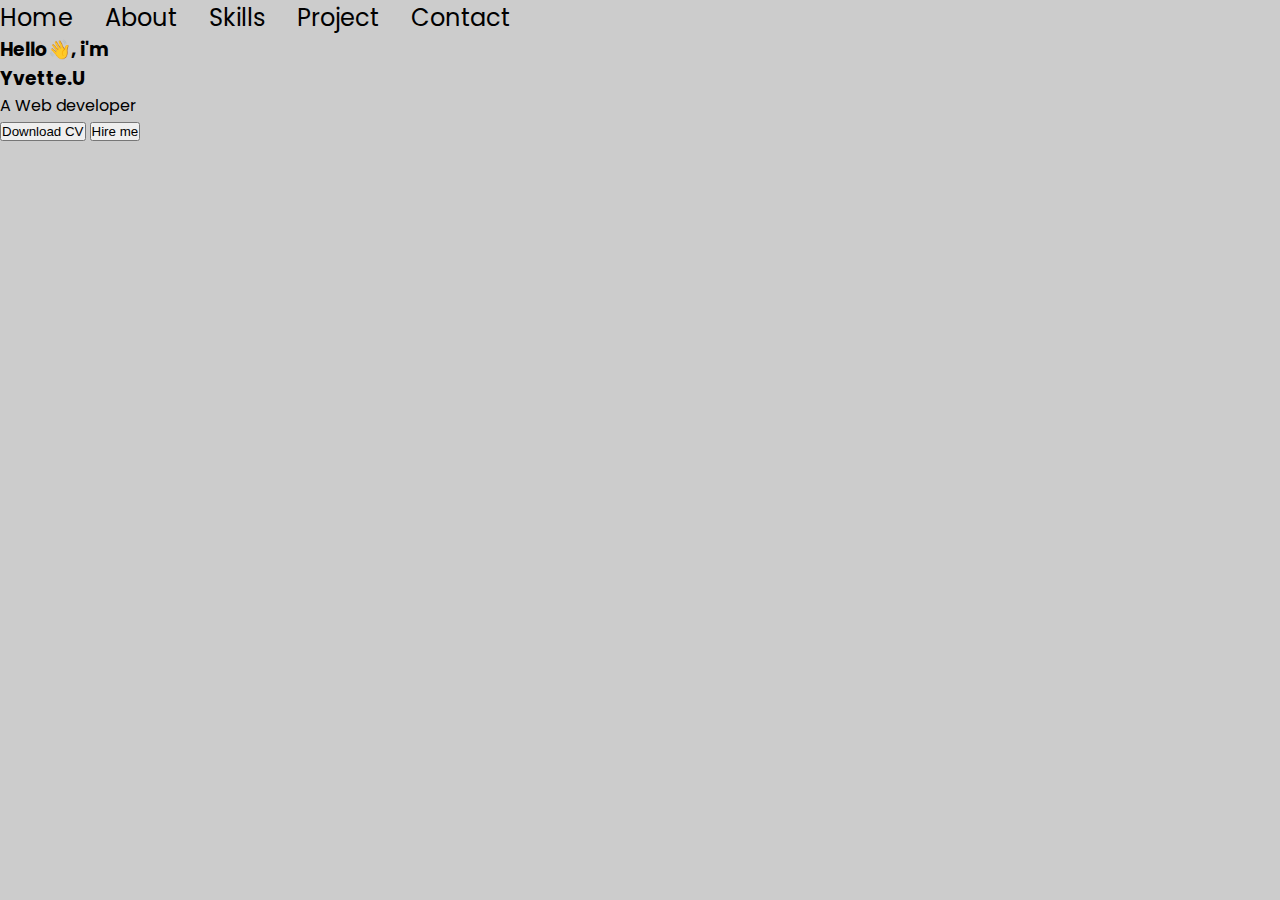
==== home.html @ c1f67603 "adding nav links" ====
<!DOCTYPE html>
<html lang="en">
<head>
    <meta charset="UTF-8">
    <meta name="viewport" content="width=device-width, initial-scale=1.0">
    <title>My Portiflio</title>
    <link rel="stylesheet" href="home.css">
</head>
<body>
    <!--Home-->
    <section id="home">
    <div>
        <div class="nav">
            <nav>
                <ul class="nav-link">
                <li>Home</li>
                <li>About</li>
                <li>Skills</li>
                <li>Project</li>
                <li>Contact</li>
                </ul>
            </nav>
        </div>
        <div class="heading">
            <h3>Hello👋, i'm </h3>
            <h3>Yvette.U</h3>
            <p>A Web developer</p>
        </div>
        <div class="button">
            <button class="color2">Download CV</button>
            <button class="color1">Hire me</button>
        </div>
        <div class="img"></div>
        <div class="parag"></div>
        <div class="socials"></div>
        <div class="slide-down"></div>
    </div>
    </section>
</body>
</html>
---- home.css ----
/* GENERAL */

@import url("https://fonts.googleapis.com/css2?family=Poppins:wght@300;400;500;600&display=swap");

* {
  margin: 0;
  padding: 0;
}

body{
    background-color: rgb(204, 204, 204);
    font-family: "Poppins", sans-serif;
}
html{
    scroll-behavior: smooth;
}
.nav-link {
    gap: 2rem;
    list-style: none;
    font-size: 1.5rem;
    display: flex;
    cursor: pointer;
    
}
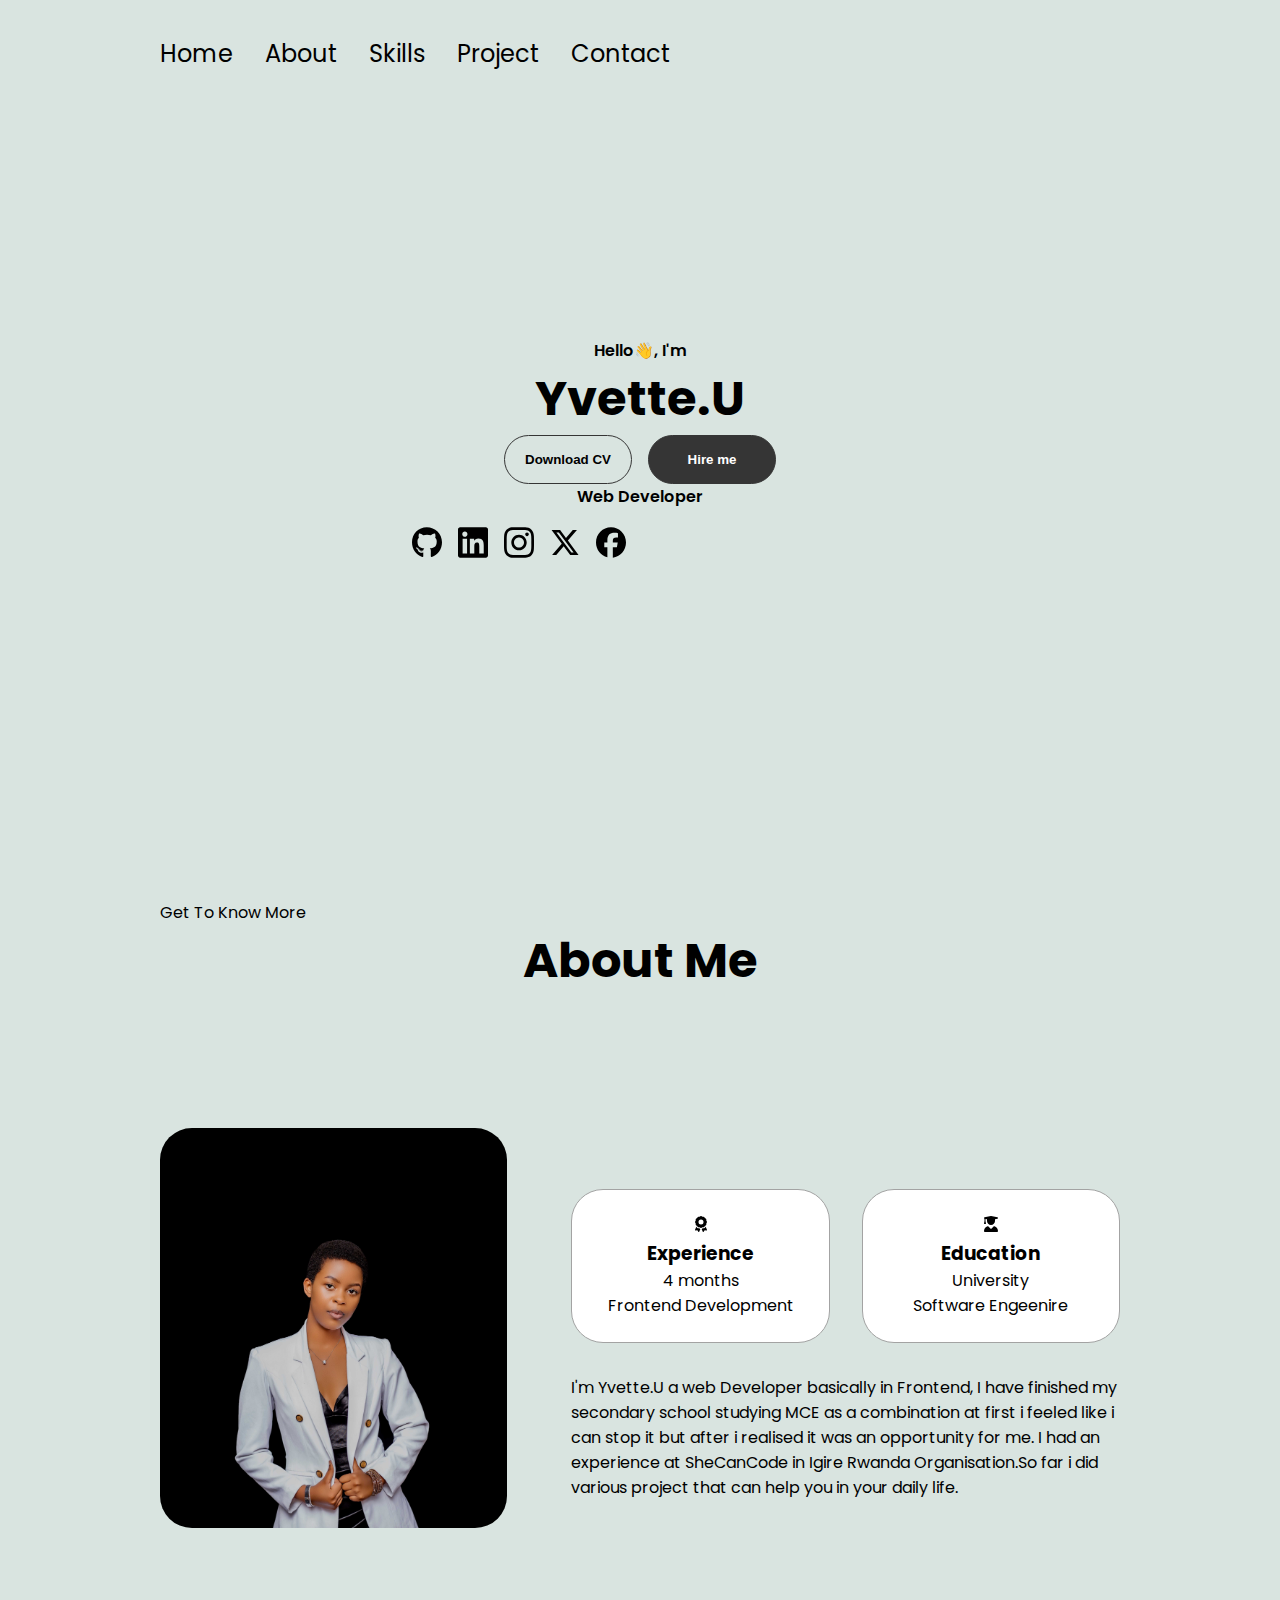
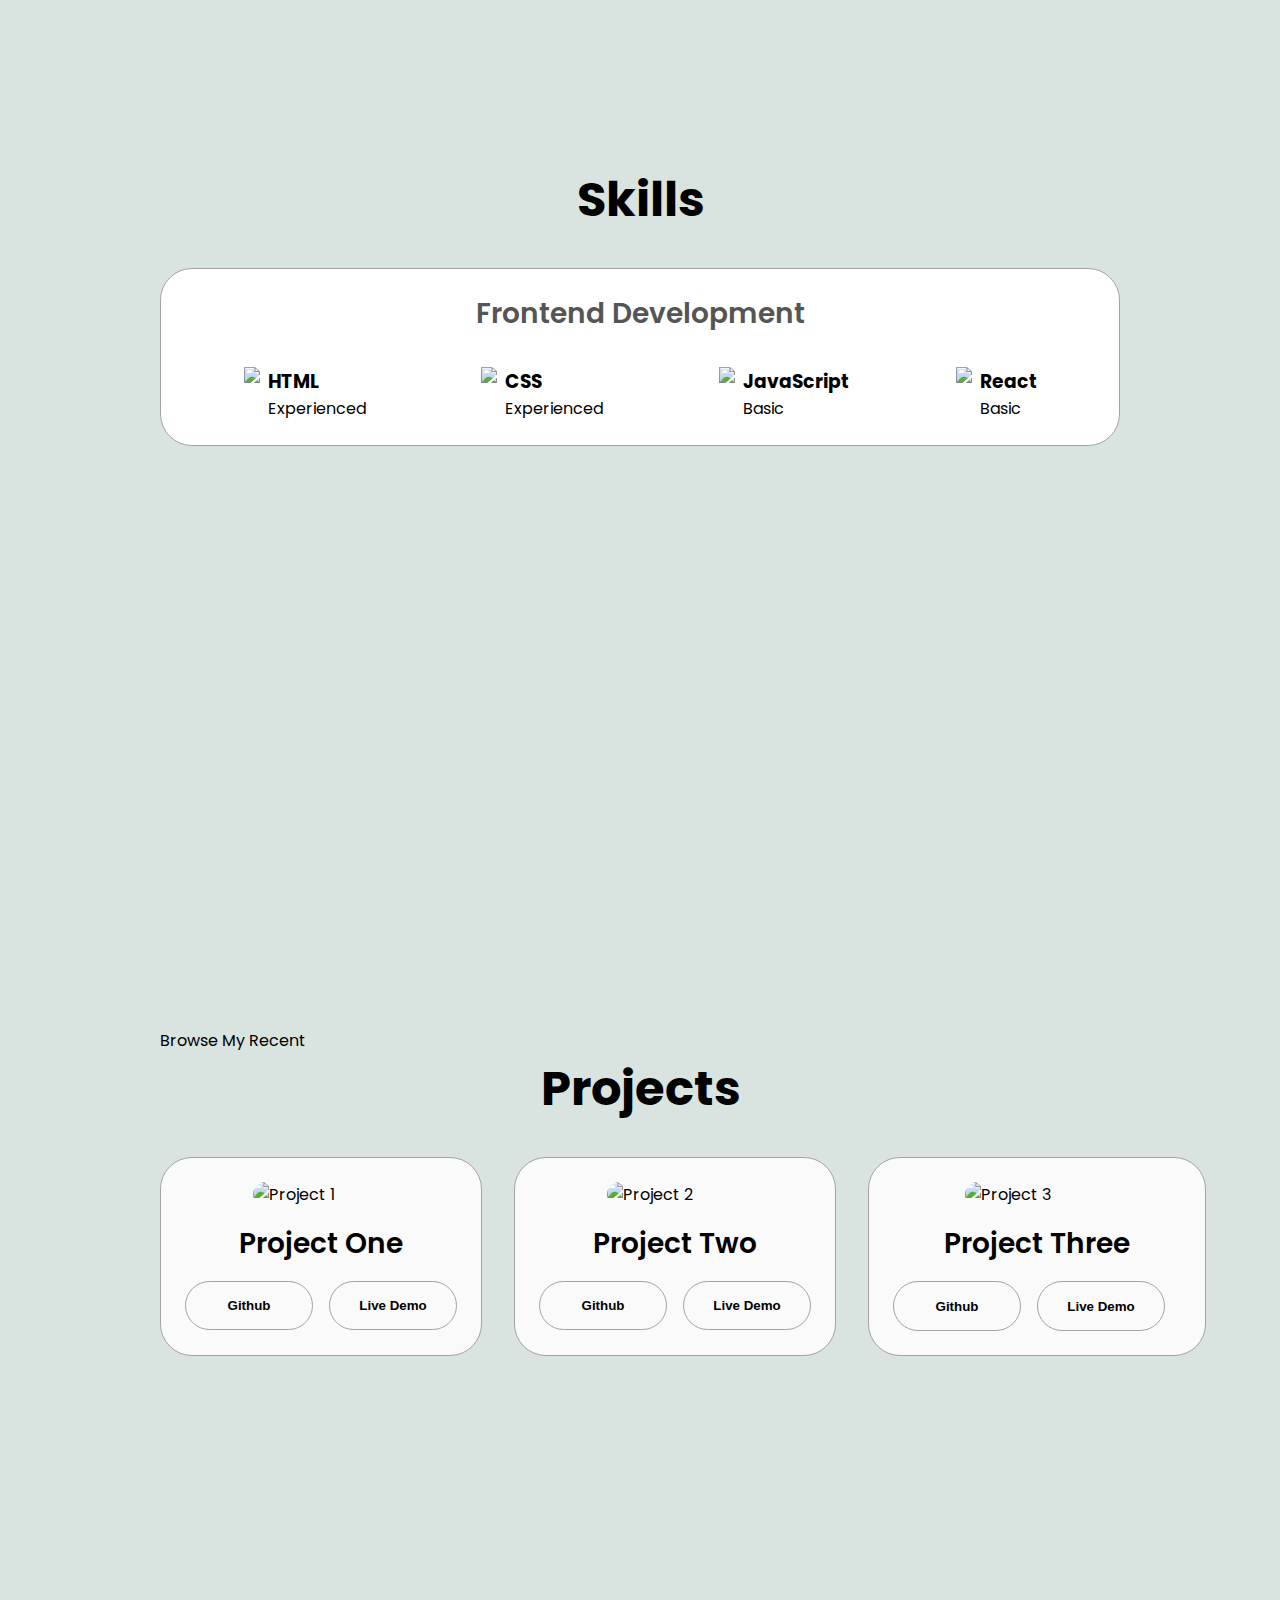
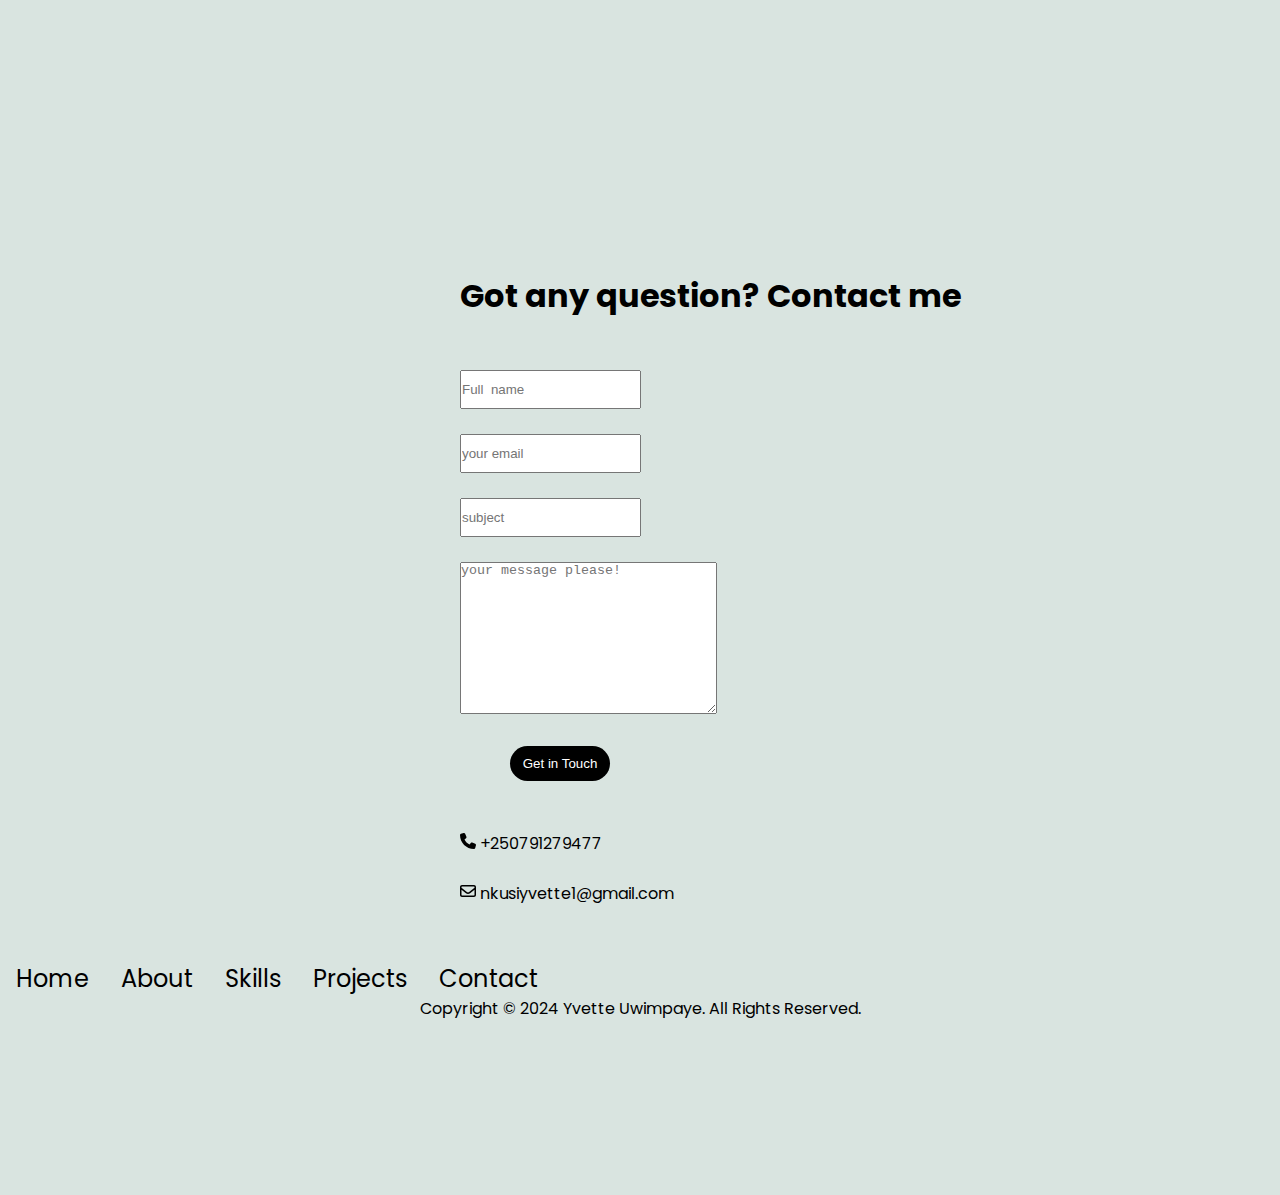
==== commit 4bdefffa: "Remaining sections" ====
--- a/home.html
+++ b/home.html
@@ -21,20 +21,224 @@
                 </ul>
             </nav>
         </div>
-        <div class="heading">
-            <h3>Hello👋, i'm </h3>
-            <h3>Yvette.U</h3>
-            <p>A Web developer</p>
-        </div>
-        <div class="button">
-            <button class="color2">Download CV</button>
-            <button class="color1">Hire me</button>
-        </div>
-        <div class="img"></div>
-        <div class="parag"></div>
-        <div class="socials"></div>
-        <div class="slide-down"></div>
+        <!--Introduction Profile-->
+
+        <section id="profile">
+            <div class="section_heading">
+              <p class="section__text__p1">Hello👋, I'm</p>
+              <h1 class="title">Yvette.U</h1>
+              <div class="btn-container">
+                <button class="btn btn-color-2" onclick="window.open('yvettecv.pdf')" > Download CV</button>
+                <button class="btn btn-color-1" onclick="window.open('./#Contact')">Hire me</button>
+              </div>
+              <p class="section__text__p2">Web Developer</p>
+              <!--Socials-->
+
+              <div id="socials">
+                <img src="github-brands-solid.svg" onclick="location.href='https://github.com/Uwimpaye-yve'" alt="">
+                <img src="linkedin-brands-solid.svg" onclick="location.href='https://www.linkedin.com/in/uwimpaye-yvette-9bb455296/'">
+                <img src="instagram-brands-solid.svg" onclick="location.href='https://www.instagram.com/__y.v.e.t.te/'" alt="">
+                <img src="x-twitter-brands-solid.svg" onclick="location.href='https://x.com/nkusi250000'" alt="">
+                <img src="facebook-brands-solid.svg" onclick="location.href='https://www.facebook.com/login/?next=https%3A%2F%2Fwww.facebook.com%2F'" alt="">
+    
+              </div>
+            </div>
+          </section>
+        </section>
+          <section id="about">
+            <p class="section__text__p1">Get To Know More</p>
+            <h1 class="title">About Me</h1>
+            <div class="section-container">
+              <div class="section__pic-container">
+                <img src="bea.jpg" class="about-pic"/>
+              </div>
+              <div class="about-details-container">
+                <div class="about-containers">
+                  <div class="details-container">
+                    <svg xmlns="http://www.w3.org/2000/svg" height="16" width="12" viewBox="0 0 384 512" class="icon"><!--!Font Awesome Free 6.5.1 by @fontawesome - https://fontawesome.com License - https://fontawesome.com/license/free Copyright 2024 Fonticons, Inc.--><path d="M173.8 5.5c11-7.3 25.4-7.3 36.4 0L228 17.2c6 3.9 13 5.8 20.1 5.4l21.3-1.3c13.2-.8 25.6 6.4 31.5 18.2l9.6 19.1c3.2 6.4 8.4 11.5 14.7 14.7L344.5 83c11.8 5.9 19 18.3 18.2 31.5l-1.3 21.3c-.4 7.1 1.5 14.2 5.4 20.1l11.8 17.8c7.3 11 7.3 25.4 0 36.4L366.8 228c-3.9 6-5.8 13-5.4 20.1l1.3 21.3c.8 13.2-6.4 25.6-18.2 31.5l-19.1 9.6c-6.4 3.2-11.5 8.4-14.7 14.7L301 344.5c-5.9 11.8-18.3 19-31.5 18.2l-21.3-1.3c-7.1-.4-14.2 1.5-20.1 5.4l-17.8 11.8c-11 7.3-25.4 7.3-36.4 0L156 366.8c-6-3.9-13-5.8-20.1-5.4l-21.3 1.3c-13.2 .8-25.6-6.4-31.5-18.2l-9.6-19.1c-3.2-6.4-8.4-11.5-14.7-14.7L39.5 301c-11.8-5.9-19-18.3-18.2-31.5l1.3-21.3c.4-7.1-1.5-14.2-5.4-20.1L5.5 210.2c-7.3-11-7.3-25.4 0-36.4L17.2 156c3.9-6 5.8-13 5.4-20.1l-1.3-21.3c-.8-13.2 6.4-25.6 18.2-31.5l19.1-9.6C65 70.2 70.2 65 73.4 58.6L83 39.5c5.9-11.8 18.3-19 31.5-18.2l21.3 1.3c7.1 .4 14.2-1.5 20.1-5.4L173.8 5.5zM272 192a80 80 0 1 0 -160 0 80 80 0 1 0 160 0zM1.3 441.8L44.4 339.3c.2 .1 .3 .2 .4 .4l9.6 19.1c11.7 23.2 36 37.3 62 35.8l21.3-1.3c.2 0 .5 0 .7 .2l17.8 11.8c5.1 3.3 10.5 5.9 16.1 7.7l-37.6 89.3c-2.3 5.5-7.4 9.2-13.3 9.7s-11.6-2.2-14.8-7.2L74.4 455.5l-56.1 8.3c-5.7 .8-11.4-1.5-15-6s-4.3-10.7-2.1-16zm248 60.4L211.7 413c5.6-1.8 11-4.3 16.1-7.7l17.8-11.8c.2-.1 .4-.2 .7-.2l21.3 1.3c26 1.5 50.3-12.6 62-35.8l9.6-19.1c.1-.2 .2-.3 .4-.4l43.2 102.5c2.2 5.3 1.4 11.4-2.1 16s-9.3 6.9-15 6l-56.1-8.3-32.2 49.2c-3.2 5-8.9 7.7-14.8 7.2s-11-4.3-13.3-9.7z"/></svg>
+                    <h3>Experience</h3>
+                    <p>4 months <br />Frontend Development</p>
+                  </div>
+                  <div class="details-container">
+                    <svg xmlns="http://www.w3.org/2000/svg" height="16" width="14" viewBox="0 0 448 512"><!--!Font Awesome Free 6.5.1 by @fontawesome - https://fontawesome.com License - https://fontawesome.com/license/free Copyright 2024 Fonticons, Inc.--><path d="M219.3 .5c3.1-.6 6.3-.6 9.4 0l200 40C439.9 42.7 448 52.6 448 64s-8.1 21.3-19.3 23.5L352 102.9V160c0 70.7-57.3 128-128 128s-128-57.3-128-128V102.9L48 93.3v65.1l15.7 78.4c.9 4.7-.3 9.6-3.3 13.3s-7.6 5.9-12.4 5.9H16c-4.8 0-9.3-2.1-12.4-5.9s-4.3-8.6-3.3-13.3L16 158.4V86.6C6.5 83.3 0 74.3 0 64C0 52.6 8.1 42.7 19.3 40.5l200-40zM111.9 327.7c10.5-3.4 21.8 .4 29.4 8.5l71 75.5c6.3 6.7 17 6.7 23.3 0l71-75.5c7.6-8.1 18.9-11.9 29.4-8.5C401 348.6 448 409.4 448 481.3c0 17-13.8 30.7-30.7 30.7H30.7C13.8 512 0 498.2 0 481.3c0-71.9 47-132.7 111.9-153.6z"/></svg>
+                    <i class='bx bx-right-arrow-alt'></i>
+                    <h3>Education</h3>
+                    <p>University<br />Software Engeenire</p>
+                  </div>
+                </div>
+                <div class="text-container">
+                  <p>
+                    I'm Yvette.U a web Developer basically in Frontend,
+                    I have finished my secondary school studying MCE as a
+                    combination at first i feeled like i can stop it but 
+                    after i realised it was an opportunity for me.
+                    I had an experience at SheCanCode in 
+                    Igire Rwanda Organisation.So far i did various project
+                    that can help you in your daily life.
+                  </p>
+                </div>
+              </div>
+            </div>
+            <!-- <img src="Vector-2.png" class="icon arrow">
+            <img src="Vector-1.png" class="icon arrow">
+            <img src="Vector-1.png" alt=""> -->
+          </section>
+          <!-- SKILLS -->
+          <section id="skills">
+            
+            <h1 class="title">Skills</h1>
+            <div class="experience-details-container">
+              <div class="about-containers">
+                <div class="details-container">
+                  <h2 class="experience-sub-title">Frontend Development</h2>
+                  <div class="article-container">
+                    <article>
+                      <img src="check.svg" class="icon">
+                      <div>
+                        <h3>HTML</h3>
+                        <p>Experienced</p>
+                      </div>
+                    </article>
+                    <article>
+                      <img src="check.svg" class="icon">
+                      <div>
+                        <h3>CSS</h3>
+                        <p>Experienced</p>
+                      </div>
+                    </article>
+                    <article>
+                      <img src="check.svg" class="icon">
+                      <div>
+                        <h3>JavaScript</h3>
+                        <p>Basic</p>
+                      </div>
+                    </article>
+                    <article>
+                      <img src="check.svg" class="icon">
+                      <div>
+                        <h3>React</h3>
+                        <p>Basic</p>
+                      </div>
+                    </article>
+                  </div>
+                </div>
+               
+              </div>
+            </div>
+            <!-- <img src="Vector-1.png" class="icon arrow" onclick="location.href='./#projects'"> -->
+          </section>
+          <section id="projects">
+            <p class="section__text__p1">Browse My Recent</p>
+            <h1 class="title">Projects</h1>
+            <div class="experience-details-container">
+              <div class="about-containers">
+                <div class="details-container color-container">
+                  <div class="article-container">
+                    <img src="poo.png"alt="Project 1" class="project-img"/>
+                  </div>
+                  <h2 class="experience-sub-title project-title">Project One</h2>
+                  <div class="btn-container">
+                    <button
+                      class="btn btn-color-2 project-btn"
+                      onclick="location.href='https://github.com/'">
+                      Github
+                    </button>
+                    <button
+                      class="btn btn-color-2 project-btn"
+                      onclick="location.href='https://github.com/'">
+                      Live Demo
+                    </button>
+                  </div>
+                </div>
+                <div class="details-container color-container">
+                  <div class="article-container">
+                    <img
+                      src="loy.jpg"
+                      alt="Project 2"
+                      class="project-img"
+                    />
+                  </div>
+                  <h2 class="experience-sub-title project-title">Project Two</h2>
+                  <div class="btn-container">
+                    <button
+                      class="btn btn-color-2 project-btn"
+                      onclick="location.href='https://github.com/'">Github
+                    </button>
+                    <button
+                      class="btn btn-color-2 project-btn"
+                      onclick="location.href='https://github.com/'">Live Demo
+                    </button>
+                  </div>
+                </div>
+                <div class="details-container color-container">
+                  <div class="article-container">
+                    <img
+                      src="Frame 1.png"
+                      alt="Project 3"
+                      class="project-img"
+                    />
+                  </div>
+                  <h2 class="experience-sub-title project-title">Project Three</h2>
+                  <div class="btn-container">
+                    <button
+                      class="btn btn-color-2 project-btn"
+                      onclick="location.href='https://github.com/'"
+                    >
+                      Github
+                    </button>
+                    <button
+                      class="btn btn-color-2 project-btn"
+                      onclick="location.href='https://github.com/'"
+                    >
+                      Live Demo
+                    </button><br><br>
+                  </div>
+                </div>
+              </div>
+            </div>
+            
+          </section>
+          <!-- contact page -->
+          <section id="contact">
+            <div class="main-contact">
+                <h1>Got any question? Contact me</h1><br><br>
+                <div>
+                <form action="https://formsubmit.co/nkusiyvette1@gmail.com" method="post">
+                
+                
+                <input type="text" name="Name" placeholder="Full  name" style="width: -30px ; height: 35px;"><br><br>
+                <input type="text" name="Email" placeholder="your email" style="width: -30px; height: 35px;"><br><br>
+                <input type="text" name="subject" placeholder="subject" style="width: -30px; height: 35px;"><br><br>
+                <textarea name="message" id="" cols="30" rows="10" placeholder="your message please!"></textarea> <br><br>
+                
+                <a href="">
+                <button class="exit" type="submit">Get in Touch</button></a>
+                </form><br><br>
+                </div>
+                
+                <svg xmlns="http://www.w3.org/2000/svg" height="16" width="16" viewBox="0 0 512 512"><path d="M164.9 24.6c-7.7-18.6-28-28.5-47.4-23.2l-88 24C12.1 30.2 0 46 0 64C0 311.4 200.6 512 448 512c18 0 33.8-12.1 38.6-29.5l24-88c5.3-19.4-4.6-39.7-23.2-47.4l-96-40c-16.3-6.8-35.2-2.1-46.3 11.6L304.7 368C234.3 334.7 177.3 277.7 144 207.3L193.3 167c13.7-11.2 18.4-30 11.6-46.3l-40-96z"/>
+                </svg>
+                +250791279477<br><br>
+                <svg xmlns="http://www.w3.org/2000/svg" height="16" width="16" viewBox="0 0 512 512"><path d="M64 112c-8.8 0-16 7.2-16 16v22.1L220.5 291.7c20.7 17 50.4 17 71.1 0L464 150.1V128c0-8.8-7.2-16-16-16H64zM48 212.2V384c0 8.8 7.2 16 16 16H448c8.8 0 16-7.2 16-16V212.2L322 328.8c-38.4 31.5-93.7 31.5-132 0L48 212.2zM0 128C0 92.7 28.7 64 64 64H448c35.3 0 64 28.7 64 64V384c0 35.3-28.7 64-64 64H64c-35.3 0-64-28.7-64-64V128z"/>
+                </svg>
+                nkusiyvette1@gmail.com<br>
+                </div>
+            </section><br><br><br>
+          <footer>
+            <nav>
+              <div class="nav-links-container">
+                <ul class="nav-link">
+                  <li><a href="#home">Home</a></li>
+                  <li><a href="#about">About</a></li>
+                  <li><a href="#skills">Skills</a></li>
+                  <li><a href="#projects">Projects</a></li>
+                  <li><a href="#contact">Contact</a></li>
+                </ul>
+              </div>
+            </nav>
+            <p>Copyright &#169; 2024 Yvette Uwimpaye. All Rights Reserved.</p>
+          </footer>
+          <script src="home.js"></script>
     </div>
-    </section>
 </body>
 </html>--- a/home.css
+++ b/home.css
@@ -8,7 +8,7 @@
 }
 
 body{
-    background-color: rgb(204, 204, 204);
+    background-color: #D9E4E0;
     font-family: "Poppins", sans-serif;
 }
 html{
@@ -21,4 +21,332 @@
     display: flex;
     cursor: pointer;
     
-}+}
+section {
+    padding-top: 4vh;
+    height: 96vh;
+    margin: 0 10rem;
+    box-sizing: border-box;
+    
+}
+a {
+    color: black;
+    text-decoration: none;
+    text-decoration-color: white;
+  }
+  
+  a:hover {
+    color: grey;
+    text-decoration: underline;
+    text-underline-offset: 1rem;
+    text-decoration-color: rgb(181, 181, 181);
+  }
+  .log{
+      margin-left: -400px;
+  }
+  
+  .logo {
+    font-size: 2rem;
+  }
+  
+  .logo:hover {
+    cursor: default;
+  }
+
+.my-pic{
+    width: 900px;
+    border-radius: 50%;
+    margin-left: 60px;
+}
+
+  /* SECTIONS */
+  
+  section {
+    padding-top: 4vh;
+    height: 96vh;
+    margin: 0 10rem;
+    box-sizing: border-box;
+    
+  }
+  
+  .section-container {
+    display: flex;
+  }
+  
+  /* PROFILE SECTION */
+  
+  #profile {
+    display: flex;
+    justify-content: center;
+    gap: 5rem;
+    height: 80vh;
+  }
+  
+  .section__pic-container {
+    display: flex;
+    height: 400px;
+    width: 400px;
+    margin: auto 0;
+  }
+  
+  .section_heading {
+    align-self: center;
+    text-align: center;
+  
+  }
+  
+  .section_heading p {
+    font-weight: 600;
+  }
+  
+  .section_heading__p1 {
+    text-align: center;
+  }
+  
+  .section_heading__p2 {
+    font-size: 1.75rem;
+    margin-bottom: 1rem;
+  }
+  
+  .title {
+    font-size: 3rem;
+    text-align: center;
+  }
+  
+  #socials {
+    display: flex;
+    justify-content: center;
+    margin-top: 1rem;
+    gap: 1rem;
+    cursor: pointer;
+    width: 30px;
+  }
+  
+  
+  /* BUTTONS */
+  
+  .btn-container {
+    display: flex;
+    justify-content: center;
+    gap: 1rem;
+  }
+  
+  .btn {
+    font-weight: 600;
+    transition: all 300ms ease;
+    padding: 1rem;
+    width: 8rem;
+    border-radius: 2rem;
+  }
+  
+  .btn-color-1,
+  .btn-color-2 {
+    border: rgb(53, 53, 53) 0.1rem solid;
+  }
+  
+  .btn-color-1:hover,
+  .btn-color-2:hover {
+    cursor: pointer;
+  }
+  
+  .btn-color-1,
+  .btn-color-2:hover {
+    background: rgb(53, 53, 53);
+    color: white;
+  }
+  
+  .btn-color-1:hover {
+    background: rgb(0, 0, 0);
+  }
+  
+  .btn-color-2 {
+    background: none;
+  }
+  
+  .btn-color-2:hover {
+    border: rgb(255, 255, 255) 0.1rem solid;
+  }
+  
+  .btn-container {
+    gap: 1rem;
+  }
+  
+  /* ABOUT SECTION */
+  
+  #about {
+    position: relative;
+  }
+  
+  .about-containers {
+    gap: 2rem;
+    margin-bottom: 2rem;
+    margin-top: 2rem;
+  }
+  
+  .about-details-container {
+    justify-content: center;
+    flex-direction: column;
+  }
+  
+  .about-containers,
+  .about-details-container {
+    display: flex;
+  }
+  
+  .about-pic {
+    border-radius: 2rem;
+  }
+  
+  .arrow {
+    position: absolute;
+    right: -5rem;
+    bottom: 2.5rem;
+  }
+  
+  .details-container {
+    padding: 1.5rem;
+    flex: 1;
+    background: white;
+    border-radius: 2rem;
+    border: rgb(53, 53, 53) 0.1rem solid;
+    border-color: rgb(163, 163, 163);
+    text-align: center;
+  }
+  
+  .section-container {
+    gap: 4rem;
+    height: 80%;
+  }
+  
+  .section__pic-container {
+    height: 400px;
+    width: 400px;
+    margin: auto 0;
+  }
+  
+  /* EXPERIENCE SECTION */
+  
+  #skills {
+    position: relative;
+  }
+  
+  .experience-sub-title {
+    color: rgb(85, 85, 85);
+    font-weight: 600;
+    font-size: 1.75rem;
+    margin-bottom: 2rem;
+  }
+  
+  .experience-details-container {
+    display: flex;
+    justify-content: center;
+    flex-direction: column;
+  }
+  
+  .article-container {
+    display: flex;
+    text-align: initial;
+    flex-wrap: wrap;
+    flex-direction: row;
+    gap: 2.5rem;
+    justify-content: space-around;
+  }
+  
+  article {
+    display: flex;
+    width: 5rem;
+    justify-content: space-around;
+    gap: 0.5rem;
+  }
+  
+  article .icon {
+    cursor: default;
+  }
+  
+  /* PROJECTS SECTION */
+  
+  #projects {
+    position: relative;
+  }
+  
+  .color-container {
+    border-color: rgb(163, 163, 163);
+    background: rgb(250, 250, 250);
+  }
+  
+  .project-img {
+    border-radius: 2rem;
+    width: 50%;
+    height: 50%;
+  }
+  
+  .project-title {
+    margin: 1rem;
+    color: black;
+  }
+  
+  .project-btn {
+    color: black;
+    border-color: rgb(163, 163, 163);
+  }
+  
+  /* CONTACT */
+  
+  #contact {
+    display: flex;
+    justify-content: center;
+    flex-direction: column;
+    height: 70vh;
+  }
+  
+  .contact-info-upper-container {
+    display: flex;
+    justify-content: center;
+    border-radius: 2rem;
+    border: rgb(53, 53, 53) 0.1rem solid;
+    border-color: rgb(163, 163, 163);
+    background: (250, 250, 250);
+    margin: 2rem auto;
+    padding: 0.5rem;
+  }
+  
+  .contact-info-container {
+    display: flex;
+    align-items: center;
+    justify-content: center;
+    gap: 0.5rem;
+    margin: 1rem;
+  }
+  
+  .contact-info-container p {
+    font-size: larger;
+  }
+  
+  .contact-icon {
+    cursor: default;
+  }
+  .main-contact{
+      margin-left: 300px;
+  }
+  
+  .exit{
+      border-radius: 30px;
+      background: black;
+      margin-left: 50px;
+      color: white;
+      padding: 10px;
+      cursor: pointer;
+      width: 100px;
+      border: none;
+  }
+  
+  /* FOOTER SECTION */
+  
+  footer {
+    height: 26vh;
+    margin: 0 1rem;
+  }
+  
+  footer p {
+    text-align: center;
+  }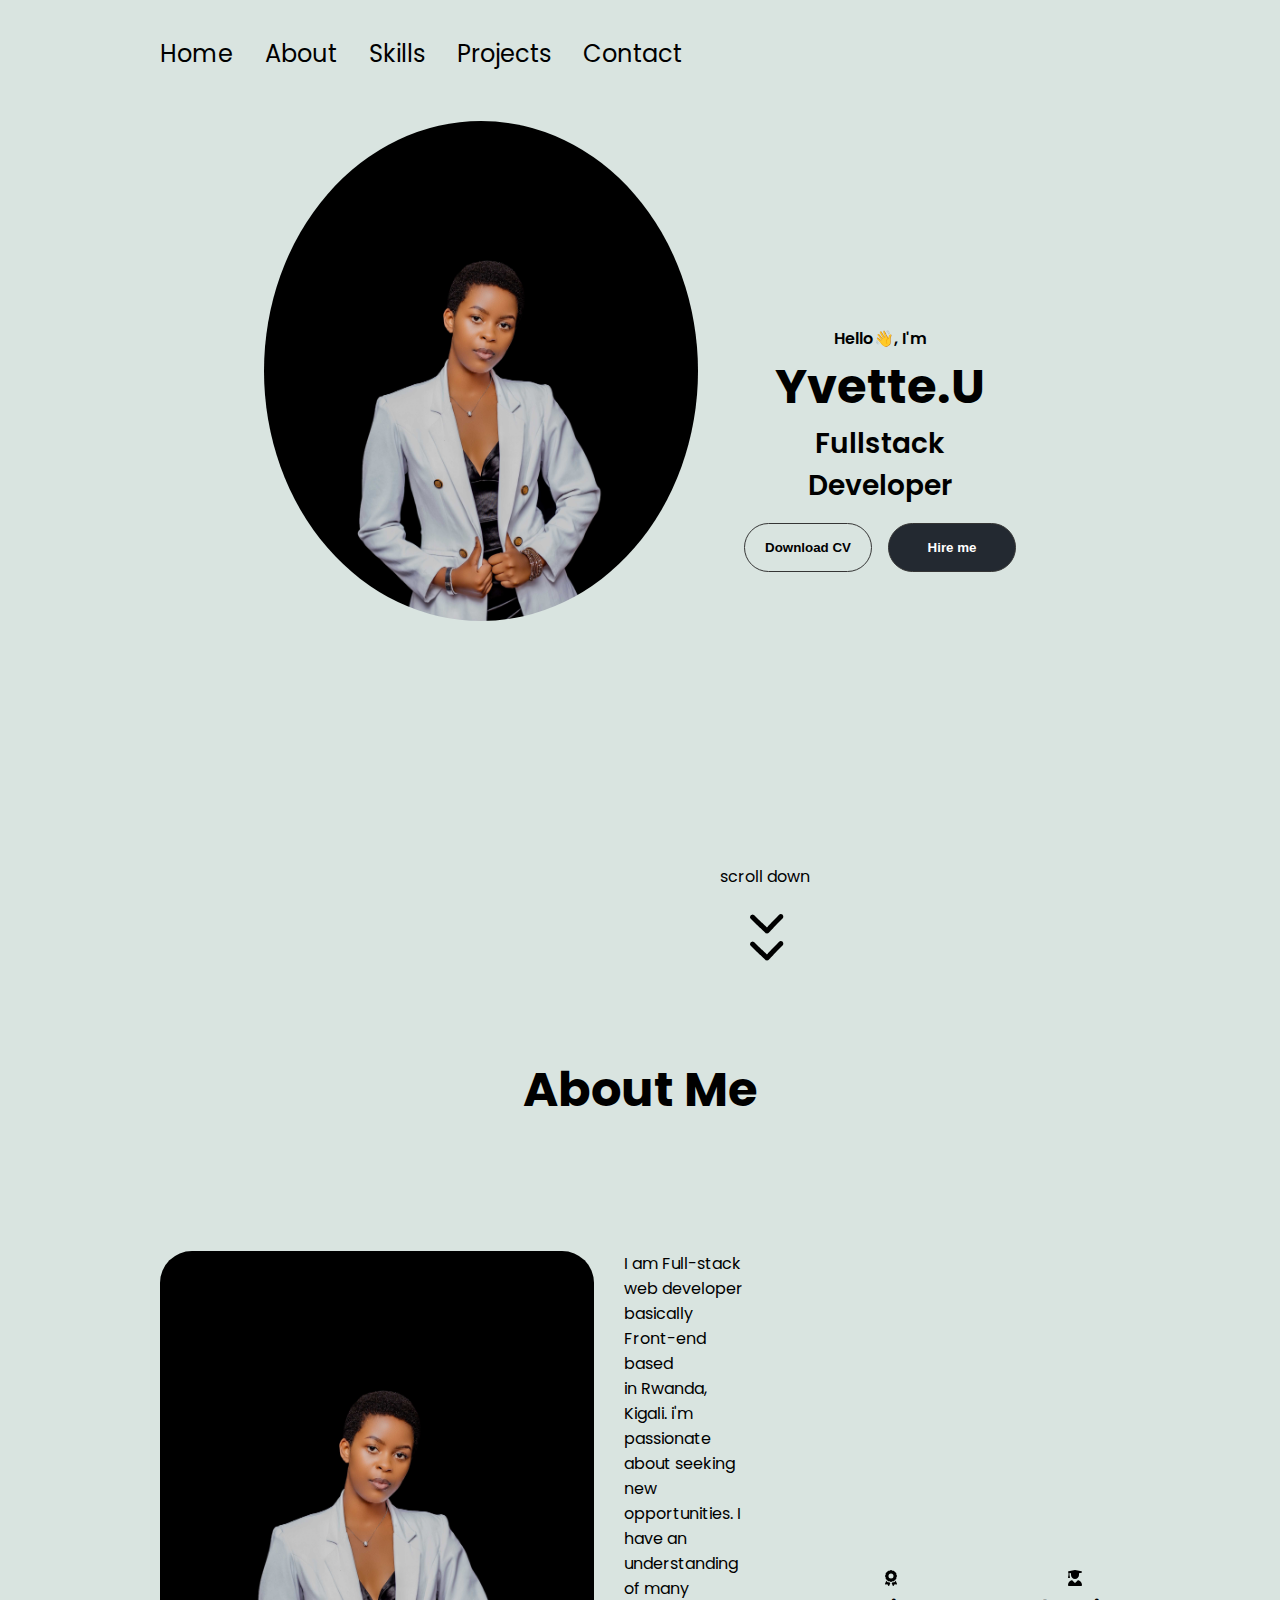
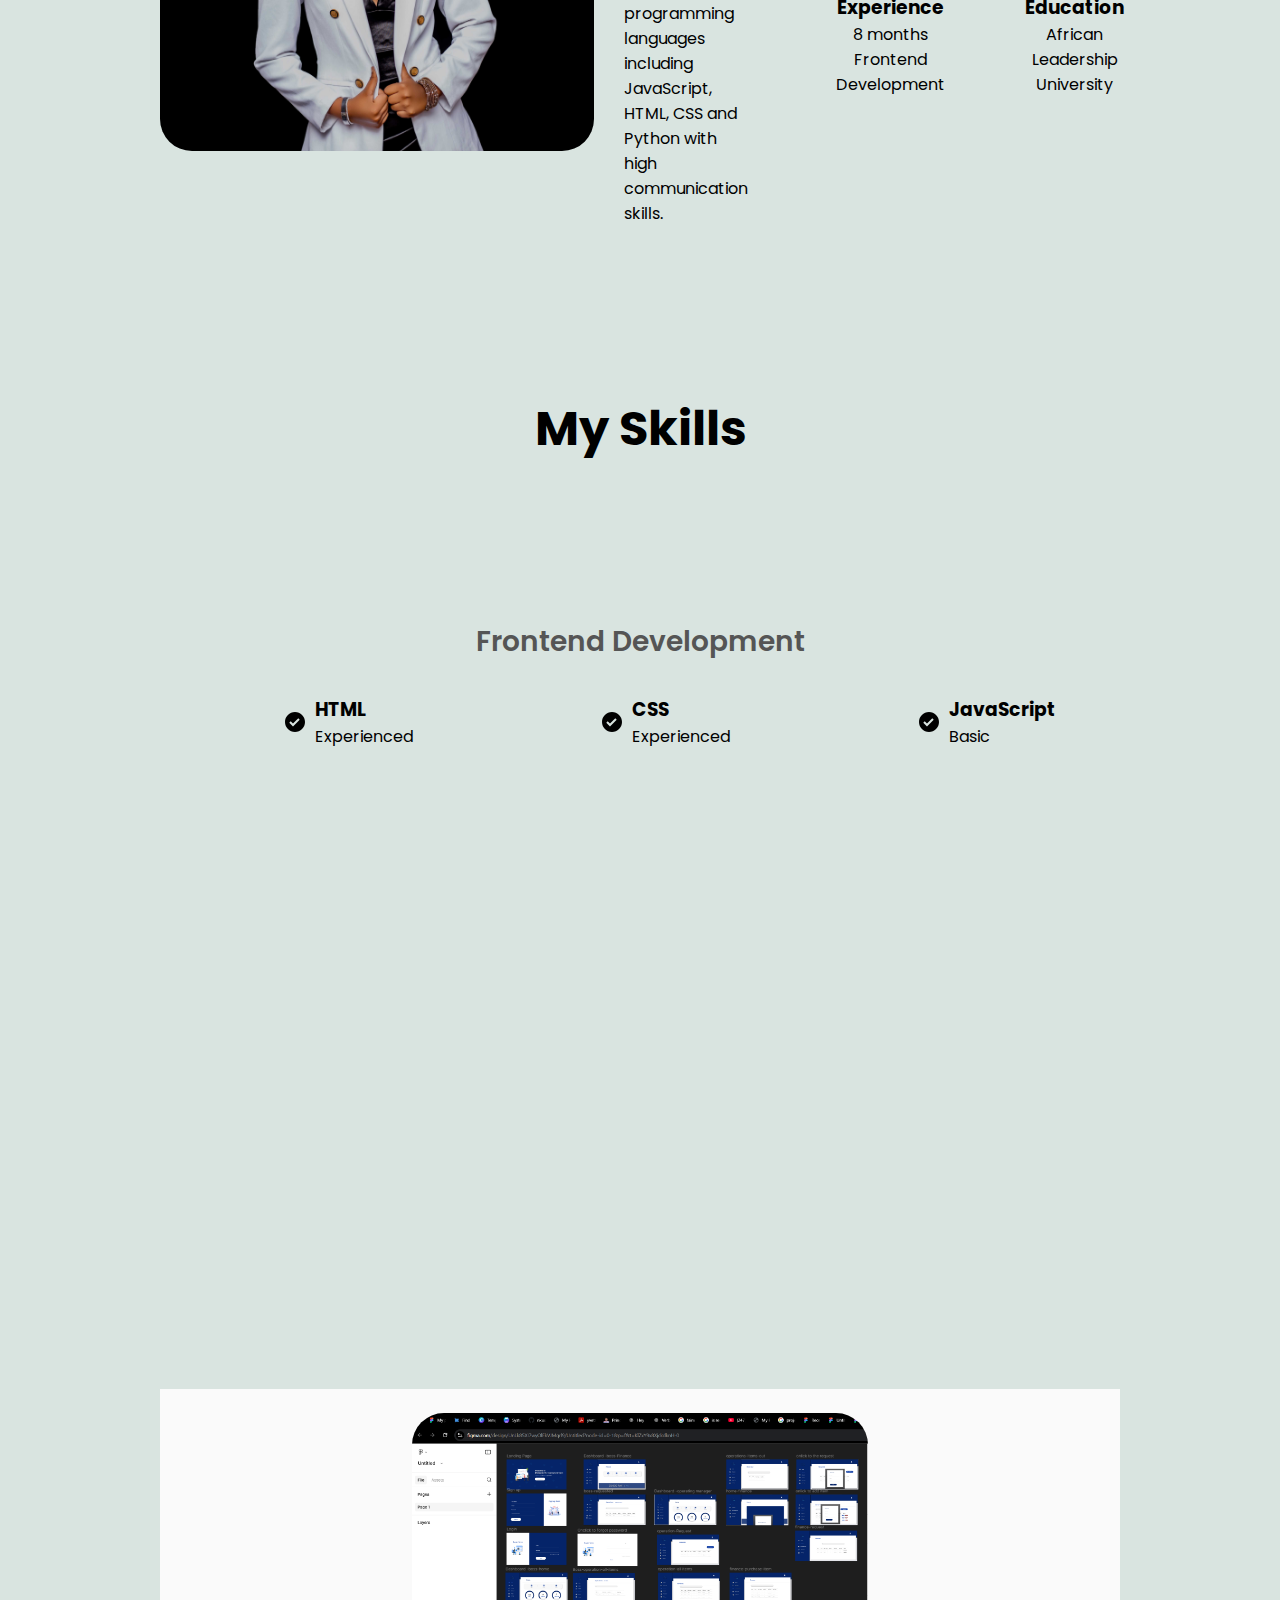
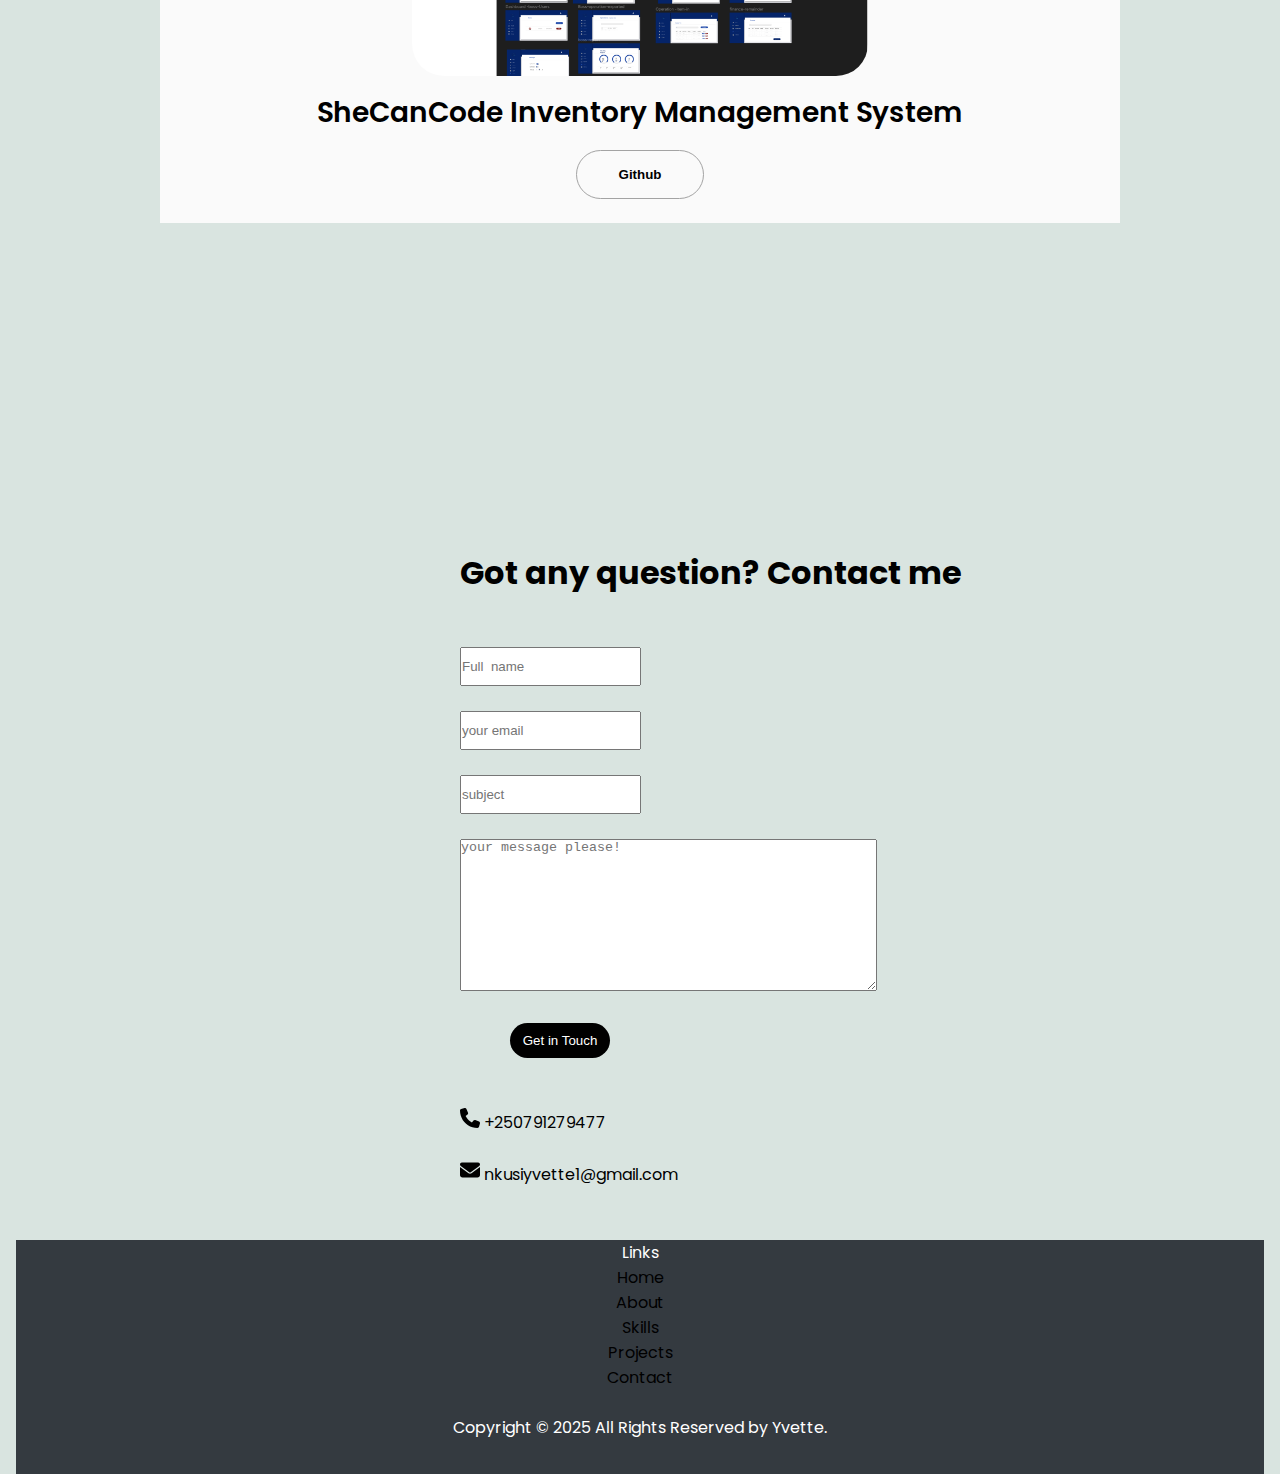
==== commit dbd154fc: "my portifolio" ====
--- a/home.html
+++ b/home.html
@@ -10,83 +10,78 @@
     <!--Home-->
     <section id="home">
     <div>
-        <div class="nav">
-            <nav>
-                <ul class="nav-link">
-                <li>Home</li>
-                <li>About</li>
-                <li>Skills</li>
-                <li>Project</li>
-                <li>Contact</li>
-                </ul>
-            </nav>
-        </div>
+        <div>
+            <ul class="nav-link">
+                <li><a href="#home">Home</a></li>
+                <li><a href="#about">About</a></li>
+                <li><a href="#skills">Skills</a></li>
+                <li><a href="#projects">Projects</a></li>
+                <li><a href="#contact">Contact</a></li>
+            </ul>
+         </div>
         <!--Introduction Profile-->
-
         <section id="profile">
-            <div class="section_heading">
+            <div class="section__pic-container">
+              <img src="bea.jpg" alt="Yvette picture" class="bea" />
+            </div>
+            <div class="section__text">
               <p class="section__text__p1">Hello👋, I'm</p>
               <h1 class="title">Yvette.U</h1>
+              <p class="section__text__p2">Fullstack Developer</p>
               <div class="btn-container">
                 <button class="btn btn-color-2" onclick="window.open('yvettecv.pdf')" > Download CV</button>
                 <button class="btn btn-color-1" onclick="window.open('./#Contact')">Hire me</button>
               </div>
-              <p class="section__text__p2">Web Developer</p>
-              <!--Socials-->
-
-              <div id="socials">
-                <img src="github-brands-solid.svg" onclick="location.href='https://github.com/Uwimpaye-yve'" alt="">
-                <img src="linkedin-brands-solid.svg" onclick="location.href='https://www.linkedin.com/in/uwimpaye-yvette-9bb455296/'">
-                <img src="instagram-brands-solid.svg" onclick="location.href='https://www.instagram.com/__y.v.e.t.te/'" alt="">
-                <img src="x-twitter-brands-solid.svg" onclick="location.href='https://x.com/nkusi250000'" alt="">
-                <img src="facebook-brands-solid.svg" onclick="location.href='https://www.facebook.com/login/?next=https%3A%2F%2Fwww.facebook.com%2F'" alt="">
-    
               </div>
-            </div>
-          </section>
         </section>
+    </section>
+        
+        <div class="scroll">
+            <p>scroll down</p><br>
+            <img src="Vector.png" class="down" alt=""><br>
+            <img src="Vector.png" class="down" alt="">
+        </div><br><br>
+        <!--About section-->
           <section id="about">
-            <p class="section__text__p1">Get To Know More</p>
-            <h1 class="title">About Me</h1>
+            
+            <h1 class="title">About Me</h1><br><br><br><br><br>
             <div class="section-container">
               <div class="section__pic-container">
                 <img src="bea.jpg" class="about-pic"/>
+              </div>
+              <div class="text-container">
+              <p>
+                I am Full-stack web developer basically Front-end based <br>
+                 in Rwanda, Kigali.
+                i'm passionate about seeking new opportunities. 
+                I have an understanding of many programming languages
+                including JavaScript, HTML, CSS and Python with 
+                high communication skills.
+              </p>
               </div>
               <div class="about-details-container">
                 <div class="about-containers">
                   <div class="details-container">
                     <svg xmlns="http://www.w3.org/2000/svg" height="16" width="12" viewBox="0 0 384 512" class="icon"><!--!Font Awesome Free 6.5.1 by @fontawesome - https://fontawesome.com License - https://fontawesome.com/license/free Copyright 2024 Fonticons, Inc.--><path d="M173.8 5.5c11-7.3 25.4-7.3 36.4 0L228 17.2c6 3.9 13 5.8 20.1 5.4l21.3-1.3c13.2-.8 25.6 6.4 31.5 18.2l9.6 19.1c3.2 6.4 8.4 11.5 14.7 14.7L344.5 83c11.8 5.9 19 18.3 18.2 31.5l-1.3 21.3c-.4 7.1 1.5 14.2 5.4 20.1l11.8 17.8c7.3 11 7.3 25.4 0 36.4L366.8 228c-3.9 6-5.8 13-5.4 20.1l1.3 21.3c.8 13.2-6.4 25.6-18.2 31.5l-19.1 9.6c-6.4 3.2-11.5 8.4-14.7 14.7L301 344.5c-5.9 11.8-18.3 19-31.5 18.2l-21.3-1.3c-7.1-.4-14.2 1.5-20.1 5.4l-17.8 11.8c-11 7.3-25.4 7.3-36.4 0L156 366.8c-6-3.9-13-5.8-20.1-5.4l-21.3 1.3c-13.2 .8-25.6-6.4-31.5-18.2l-9.6-19.1c-3.2-6.4-8.4-11.5-14.7-14.7L39.5 301c-11.8-5.9-19-18.3-18.2-31.5l1.3-21.3c.4-7.1-1.5-14.2-5.4-20.1L5.5 210.2c-7.3-11-7.3-25.4 0-36.4L17.2 156c3.9-6 5.8-13 5.4-20.1l-1.3-21.3c-.8-13.2 6.4-25.6 18.2-31.5l19.1-9.6C65 70.2 70.2 65 73.4 58.6L83 39.5c5.9-11.8 18.3-19 31.5-18.2l21.3 1.3c7.1 .4 14.2-1.5 20.1-5.4L173.8 5.5zM272 192a80 80 0 1 0 -160 0 80 80 0 1 0 160 0zM1.3 441.8L44.4 339.3c.2 .1 .3 .2 .4 .4l9.6 19.1c11.7 23.2 36 37.3 62 35.8l21.3-1.3c.2 0 .5 0 .7 .2l17.8 11.8c5.1 3.3 10.5 5.9 16.1 7.7l-37.6 89.3c-2.3 5.5-7.4 9.2-13.3 9.7s-11.6-2.2-14.8-7.2L74.4 455.5l-56.1 8.3c-5.7 .8-11.4-1.5-15-6s-4.3-10.7-2.1-16zm248 60.4L211.7 413c5.6-1.8 11-4.3 16.1-7.7l17.8-11.8c.2-.1 .4-.2 .7-.2l21.3 1.3c26 1.5 50.3-12.6 62-35.8l9.6-19.1c.1-.2 .2-.3 .4-.4l43.2 102.5c2.2 5.3 1.4 11.4-2.1 16s-9.3 6.9-15 6l-56.1-8.3-32.2 49.2c-3.2 5-8.9 7.7-14.8 7.2s-11-4.3-13.3-9.7z"/></svg>
                     <h3>Experience</h3>
-                    <p>4 months <br />Frontend Development</p>
+                    <p>8 months <br />Frontend Development</p>
                   </div>
                   <div class="details-container">
                     <svg xmlns="http://www.w3.org/2000/svg" height="16" width="14" viewBox="0 0 448 512"><!--!Font Awesome Free 6.5.1 by @fontawesome - https://fontawesome.com License - https://fontawesome.com/license/free Copyright 2024 Fonticons, Inc.--><path d="M219.3 .5c3.1-.6 6.3-.6 9.4 0l200 40C439.9 42.7 448 52.6 448 64s-8.1 21.3-19.3 23.5L352 102.9V160c0 70.7-57.3 128-128 128s-128-57.3-128-128V102.9L48 93.3v65.1l15.7 78.4c.9 4.7-.3 9.6-3.3 13.3s-7.6 5.9-12.4 5.9H16c-4.8 0-9.3-2.1-12.4-5.9s-4.3-8.6-3.3-13.3L16 158.4V86.6C6.5 83.3 0 74.3 0 64C0 52.6 8.1 42.7 19.3 40.5l200-40zM111.9 327.7c10.5-3.4 21.8 .4 29.4 8.5l71 75.5c6.3 6.7 17 6.7 23.3 0l71-75.5c7.6-8.1 18.9-11.9 29.4-8.5C401 348.6 448 409.4 448 481.3c0 17-13.8 30.7-30.7 30.7H30.7C13.8 512 0 498.2 0 481.3c0-71.9 47-132.7 111.9-153.6z"/></svg>
-                    <i class='bx bx-right-arrow-alt'></i>
+                    
                     <h3>Education</h3>
-                    <p>University<br />Software Engeenire</p>
+                    <p>African Leadership University</p>
                   </div>
                 </div>
-                <div class="text-container">
-                  <p>
-                    I'm Yvette.U a web Developer basically in Frontend,
-                    I have finished my secondary school studying MCE as a
-                    combination at first i feeled like i can stop it but 
-                    after i realised it was an opportunity for me.
-                    I had an experience at SheCanCode in 
-                    Igire Rwanda Organisation.So far i did various project
-                    that can help you in your daily life.
-                  </p>
-                </div>
+                
               </div>
             </div>
-            <!-- <img src="Vector-2.png" class="icon arrow">
-            <img src="Vector-1.png" class="icon arrow">
-            <img src="Vector-1.png" alt=""> -->
-          </section>
+            
+          </section><br><br><br>
           <!-- SKILLS -->
           <section id="skills">
             
-            <h1 class="title">Skills</h1>
+            <h1 class="title">My Skills</h1>
             <div class="experience-details-container">
               <div class="about-containers">
                 <div class="details-container">
@@ -113,132 +108,71 @@
                         <p>Basic</p>
                       </div>
                     </article>
-                    <article>
-                      <img src="check.svg" class="icon">
-                      <div>
-                        <h3>React</h3>
-                        <p>Basic</p>
-                      </div>
-                    </article>
+                    
                   </div>
                 </div>
                
               </div>
             </div>
-            <!-- <img src="Vector-1.png" class="icon arrow" onclick="location.href='./#projects'"> -->
           </section>
+          <!--Projects page-->
           <section id="projects">
-            <p class="section__text__p1">Browse My Recent</p>
-            <h1 class="title">Projects</h1>
             <div class="experience-details-container">
-              <div class="about-containers">
-                <div class="details-container color-container">
-                  <div class="article-container">
-                    <img src="poo.png"alt="Project 1" class="project-img"/>
-                  </div>
-                  <h2 class="experience-sub-title project-title">Project One</h2>
-                  <div class="btn-container">
-                    <button
-                      class="btn btn-color-2 project-btn"
-                      onclick="location.href='https://github.com/'">
-                      Github
-                    </button>
-                    <button
-                      class="btn btn-color-2 project-btn"
-                      onclick="location.href='https://github.com/'">
-                      Live Demo
-                    </button>
-                  </div>
-                </div>
-                <div class="details-container color-container">
-                  <div class="article-container">
-                    <img
-                      src="loy.jpg"
-                      alt="Project 2"
-                      class="project-img"
-                    />
-                  </div>
-                  <h2 class="experience-sub-title project-title">Project Two</h2>
-                  <div class="btn-container">
-                    <button
-                      class="btn btn-color-2 project-btn"
-                      onclick="location.href='https://github.com/'">Github
-                    </button>
-                    <button
-                      class="btn btn-color-2 project-btn"
-                      onclick="location.href='https://github.com/'">Live Demo
-                    </button>
-                  </div>
-                </div>
-                <div class="details-container color-container">
-                  <div class="article-container">
-                    <img
-                      src="Frame 1.png"
-                      alt="Project 3"
-                      class="project-img"
-                    />
-                  </div>
-                  <h2 class="experience-sub-title project-title">Project Three</h2>
-                  <div class="btn-container">
-                    <button
-                      class="btn btn-color-2 project-btn"
-                      onclick="location.href='https://github.com/'"
-                    >
-                      Github
-                    </button>
-                    <button
-                      class="btn btn-color-2 project-btn"
-                      onclick="location.href='https://github.com/'"
-                    >
-                      Live Demo
-                    </button><br><br>
-                  </div>
-                </div>
-              </div>
-            </div>
-            
-          </section>
+                <div class="about-containers">
+                  <div class="details-container color-container">
+                    <div class="article-container">
+                      <img src="project1.png"alt="Project 1" class="project-img"/>
+                    </div>
+                    <h2 class="experience-sub-title project-title">SheCanCode Inventory Management System</h2>
+                    <div class="btn-container">
+                      <button
+                        class="btn btn-color-2 project-btn"
+                        onclick="location.href='https://github.com/'">
+                        Github
+                      </button>
+                      
+          </section><br><br>
           <!-- contact page -->
+
           <section id="contact">
             <div class="main-contact">
-                <h1>Got any question? Contact me</h1><br><br>
+                <h1 class="contacts">Got any question? Contact me</h1><br><br>
                 <div>
-                <form action="https://formsubmit.co/nkusiyvette1@gmail.com" method="post">
+                <form action="https://formsubmit.co/y.uwimpaye@alustudent.com" method="post">
                 
                 
                 <input type="text" name="Name" placeholder="Full  name" style="width: -30px ; height: 35px;"><br><br>
                 <input type="text" name="Email" placeholder="your email" style="width: -30px; height: 35px;"><br><br>
                 <input type="text" name="subject" placeholder="subject" style="width: -30px; height: 35px;"><br><br>
-                <textarea name="message" id="" cols="30" rows="10" placeholder="your message please!"></textarea> <br><br>
+                <textarea name="message" cols="50" rows="10" placeholder="your message please!"></textarea> <br><br>
                 
                 <a href="">
                 <button class="exit" type="submit">Get in Touch</button></a>
                 </form><br><br>
                 </div>
                 
-                <svg xmlns="http://www.w3.org/2000/svg" height="16" width="16" viewBox="0 0 512 512"><path d="M164.9 24.6c-7.7-18.6-28-28.5-47.4-23.2l-88 24C12.1 30.2 0 46 0 64C0 311.4 200.6 512 448 512c18 0 33.8-12.1 38.6-29.5l24-88c5.3-19.4-4.6-39.7-23.2-47.4l-96-40c-16.3-6.8-35.2-2.1-46.3 11.6L304.7 368C234.3 334.7 177.3 277.7 144 207.3L193.3 167c13.7-11.2 18.4-30 11.6-46.3l-40-96z"/>
-                </svg>
+                <img src="phone-solid.svg" class="env" alt="">
                 +250791279477<br><br>
-                <svg xmlns="http://www.w3.org/2000/svg" height="16" width="16" viewBox="0 0 512 512"><path d="M64 112c-8.8 0-16 7.2-16 16v22.1L220.5 291.7c20.7 17 50.4 17 71.1 0L464 150.1V128c0-8.8-7.2-16-16-16H64zM48 212.2V384c0 8.8 7.2 16 16 16H448c8.8 0 16-7.2 16-16V212.2L322 328.8c-38.4 31.5-93.7 31.5-132 0L48 212.2zM0 128C0 92.7 28.7 64 64 64H448c35.3 0 64 28.7 64 64V384c0 35.3-28.7 64-64 64H64c-35.3 0-64-28.7-64-64V128z"/>
-                </svg>
+                <img src="envelope-solid.svg" class="env" alt="">
                 nkusiyvette1@gmail.com<br>
                 </div>
             </section><br><br><br>
-          <footer>
-            <nav>
-              <div class="nav-links-container">
-                <ul class="nav-link">
-                  <li><a href="#home">Home</a></li>
-                  <li><a href="#about">About</a></li>
-                  <li><a href="#skills">Skills</a></li>
-                  <li><a href="#projects">Projects</a></li>
-                  <li><a href="#contact">Contact</a></li>
+          <footer class="footer2">
+            <div class="">
+                
+                <ul class="footer1" id="back-nav">
+                    Links
+                    <li><a href="#home">Home</a></li>
+                    <li><a href="#about">About</a></li>
+                    <li><a href="#skills">Skills</a></li>
+                    <li><a href="#projects">Projects</a></li>
+                    <li><a href="#contact">Contact</a></li>
                 </ul>
-              </div>
-            </nav>
-            <p>Copyright &#169; 2024 Yvette Uwimpaye. All Rights Reserved.</p>
+             </div><br>
+
+            <p>Copyright &#169; 2025 All Rights Reserved by Yvette.</p>
           </footer>
-          <script src="home.js"></script>
+
     </div>
 </body>
 </html>--- a/home.css
+++ b/home.css
@@ -14,14 +14,7 @@
 html{
     scroll-behavior: smooth;
 }
-.nav-link {
-    gap: 2rem;
-    list-style: none;
-    font-size: 1.5rem;
-    display: flex;
-    cursor: pointer;
-    
-}
+
 section {
     padding-top: 4vh;
     height: 96vh;
@@ -29,97 +22,117 @@
     box-sizing: border-box;
     
 }
+a,
+.btn {
+  transition: all 300ms ease;
+}
+.link:visited{
+  color: aqua;
+}
+
+/* DESKTOP NAV */
+
+nav,
+.nav-link {
+  display: flex;
+}
+
+nav {
+  justify-content: space-around;
+  align-items: center;
+  position: fixed;
+  top: 0;
+  width: 100%;
+  background: white;
+  z-index: 1000;
+  padding: 1rem 0;  
+  
+}
+
+.nav-link {
+  gap: 2rem;
+  list-style: none;
+  font-size: 1.5rem;
+}
+
 a {
-    color: black;
-    text-decoration: none;
-    text-decoration-color: white;
-  }
-  
-  a:hover {
-    color: grey;
-    text-decoration: underline;
-    text-underline-offset: 1rem;
-    text-decoration-color: rgb(181, 181, 181);
-  }
-  .log{
-      margin-left: -400px;
-  }
-  
-  .logo {
-    font-size: 2rem;
-  }
-  
-  .logo:hover {
-    cursor: default;
-  }
-
-.my-pic{
-    width: 900px;
-    border-radius: 50%;
-    margin-left: 60px;
+  color: black;
+  text-decoration: none;
+  text-decoration-color: white;
 }
 
   /* SECTIONS */
   
-  section {
+section {
     padding-top: 4vh;
     height: 96vh;
     margin: 0 10rem;
     box-sizing: border-box;
     
-  }
-  
-  .section-container {
-    display: flex;
-  }
-  
-  /* PROFILE SECTION */
-  
-  #profile {
-    display: flex;
-    justify-content: center;
-    gap: 5rem;
-    height: 80vh;
-  }
-  
-  .section__pic-container {
+}
+.section__pic-container{
     display: flex;
     height: 400px;
     width: 400px;
     margin: auto 0;
-  }
-  
-  .section_heading {
+}
+  
+.section-container {
+    display: flex;
+}
+  
+  /* PROFILE SECTION */
+  
+  #profile {
+    display: flex;
+    justify-content: center;
+    gap: 5rem;
+    height: 80vh;
+}
+  
+.section__pic-container {
+    display: flex;
+    height: 400px;
+    width: 400px;
+    margin: auto 0;
+  }
+.bea{
+    border-radius: 55%;
+}
+  
+  .section__text {
     align-self: center;
     text-align: center;
   
   }
   
-  .section_heading p {
+  .section__text p {
     font-weight: 600;
   }
   
-  .section_heading__p1 {
-    text-align: center;
-  }
-  
-  .section_heading__p2 {
+  .section__text__p1 {
+    text-align: center;
+  }
+  
+  .section__text__p2 {
     font-size: 1.75rem;
     margin-bottom: 1rem;
   }
   
-  .title {
+  
+.title {
     font-size: 3rem;
     text-align: center;
-  }
-  
-  #socials {
+}
+  
+#socials {
     display: flex;
     justify-content: center;
     margin-top: 1rem;
-    gap: 1rem;
+    gap: 3rem;
     cursor: pointer;
     width: 30px;
+    margin-left: 130px;
   }
   
   
@@ -149,66 +162,70 @@
     cursor: pointer;
   }
   
-  .btn-color-1,
-  .btn-color-2:hover {
-    background: rgb(53, 53, 53);
+.btn-color-1,
+.btn-color-2:hover {
+    background: #232931;
     color: white;
-  }
-  
-  .btn-color-1:hover {
-    background: rgb(0, 0, 0);
-  }
-  
-  .btn-color-2 {
+}
+  
+.btn-color-1:hover {
+    background: #232931;
+}
+  
+.btn-color-2 {
     background: none;
-  }
-  
-  .btn-color-2:hover {
+}
+  
+.btn-color-2:hover {
     border: rgb(255, 255, 255) 0.1rem solid;
-  }
-  
+}
+
   .btn-container {
     gap: 1rem;
   }
-  
+.scroll{
+    margin-left: 720px;
+}
+.down{
+    margin-left: 30px;
+}
   /* ABOUT SECTION */
   
-  #about {
+#about {
     position: relative;
-  }
-  
-  .about-containers {
+}
+
+.about-containers {
     gap: 2rem;
     margin-bottom: 2rem;
     margin-top: 2rem;
-  }
-  
-  .about-details-container {
+}
+  
+.about-details-container {
     justify-content: center;
     flex-direction: column;
-  }
-  
-  .about-containers,
-  .about-details-container {
-    display: flex;
-  }
-  
-  .about-pic {
+}
+  
+.about-containers,
+.about-details-container {
+    display: flex;
+}
+  
+.about-pic {
     border-radius: 2rem;
-  }
-  
-  .arrow {
+}
+  
+.arrow {
     position: absolute;
     right: -5rem;
     bottom: 2.5rem;
-  }
-  
-  .details-container {
+}
+  
+.details-container {
     padding: 1.5rem;
     flex: 1;
-    background: white;
-    border-radius: 2rem;
-    border: rgb(53, 53, 53) 0.1rem solid;
+    margin-top: 100px;
+    
     border-color: rgb(163, 163, 163);
     text-align: center;
   }
@@ -219,49 +236,50 @@
   }
   
   .section__pic-container {
-    height: 400px;
+    height: 500px;
     width: 400px;
     margin: auto 0;
-  }
-  
+    margin-bottom: 170px;
+}
+
   /* EXPERIENCE SECTION */
   
-  #skills {
+#skills {
     position: relative;
-  }
-  
-  .experience-sub-title {
+}
+  
+.experience-sub-title {
     color: rgb(85, 85, 85);
     font-weight: 600;
     font-size: 1.75rem;
     margin-bottom: 2rem;
-  }
-  
-  .experience-details-container {
+}
+  
+.experience-details-container {
     display: flex;
     justify-content: center;
     flex-direction: column;
-  }
-  
-  .article-container {
+}
+
+.article-container {
     display: flex;
     text-align: initial;
     flex-wrap: wrap;
     flex-direction: row;
     gap: 2.5rem;
     justify-content: space-around;
-  }
-  
-  article {
+}
+  
+article {
     display: flex;
     width: 5rem;
     justify-content: space-around;
     gap: 0.5rem;
-  }
-  
-  article .icon {
+}
+  
+article .icon {
     cursor: default;
-  }
+}
   
   /* PROJECTS SECTION */
   
@@ -289,23 +307,23 @@
     color: black;
     border-color: rgb(163, 163, 163);
   }
-  
+
   /* CONTACT */
   
-  #contact {
+#contact {
     display: flex;
     justify-content: center;
     flex-direction: column;
     height: 70vh;
-  }
-  
-  .contact-info-upper-container {
+}
+
+.contact-info-upper-container {
     display: flex;
     justify-content: center;
     border-radius: 2rem;
     border: rgb(53, 53, 53) 0.1rem solid;
     border-color: rgb(163, 163, 163);
-    background: (250, 250, 250);
+    background: rgb(250, 250, 250);
     margin: 2rem auto;
     padding: 0.5rem;
   }
@@ -324,12 +342,16 @@
   
   .contact-icon {
     cursor: default;
-  }
+}
+.env{
+    width: 20px;
+    height: 20px;
+}
   .main-contact{
       margin-left: 300px;
   }
   
-  .exit{
+.exit{
       border-radius: 30px;
       background: black;
       margin-left: 50px;
@@ -338,15 +360,38 @@
       cursor: pointer;
       width: 100px;
       border: none;
-  }
+}
   
   /* FOOTER SECTION */
   
-  footer {
+footer {
     height: 26vh;
     margin: 0 1rem;
-  }
-  
-  footer p {
-    text-align: center;
-  }+}
+  
+footer p {
+    text-align: center;
+
+}
+.footer2{
+    background-color: #343a40;
+    color: white;
+}
+.footer1{
+    flex-direction: column;
+    list-style: none;
+    text-align: center;
+
+}
+#back-nav{
+    color: white;
+
+}
+@media (max-width: 1200px) { /* Large screens (adjust spacing) */
+    section {
+      margin: 0 6rem;
+    }
+    .nav-link {
+      font-size: 1.3rem;
+    }
+}